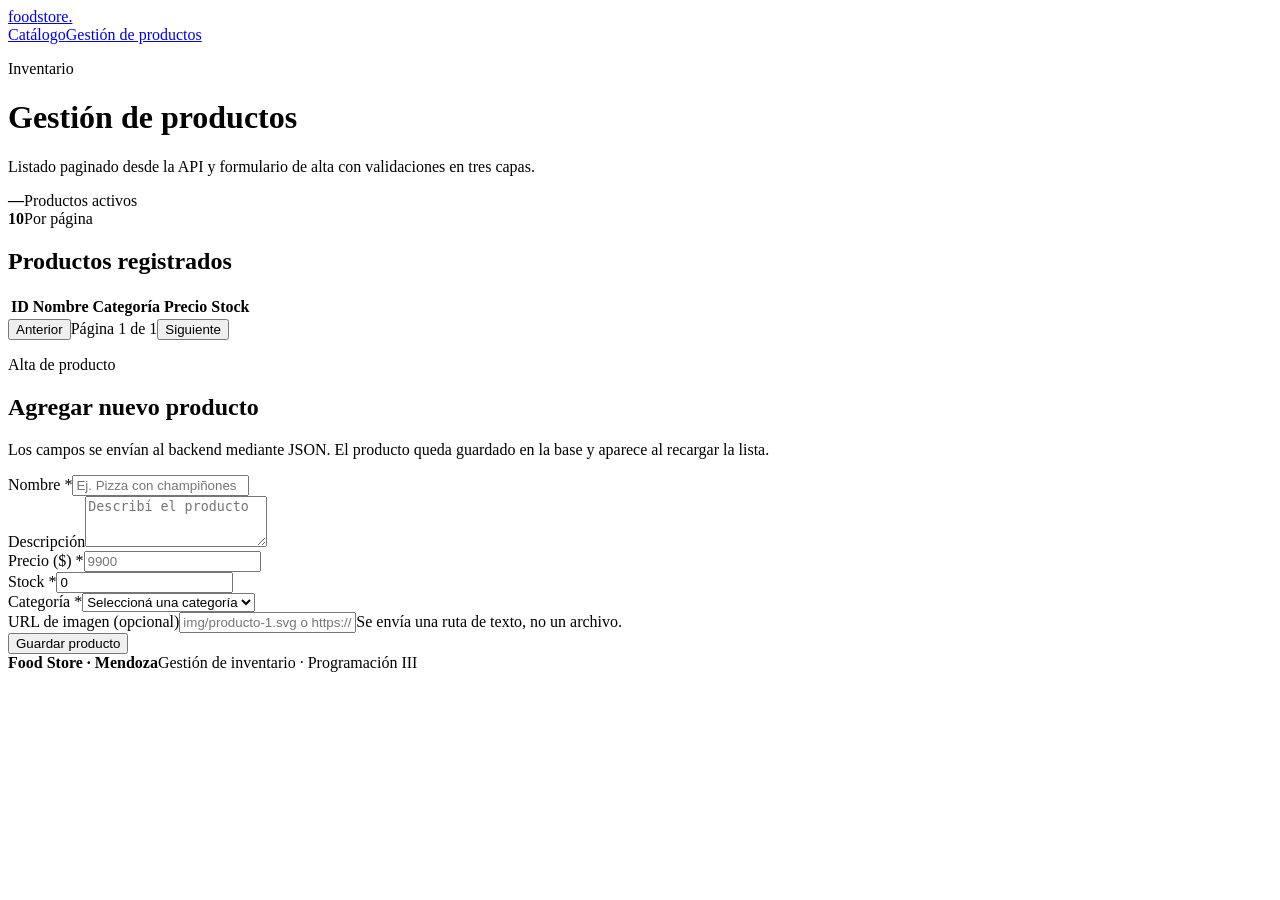
==== web/productos.html @ 2c9b913b "Agregar web/productos.html" ====
<!doctype html><html lang="es"><head><meta charset="utf-8"><meta name="viewport" content="width=device-width,initial-scale=1"><title>Productos · Food Store</title><link rel="stylesheet" href="css/estilos.css"></head><body>
<header class="topbar"><div class="shell"><a class="brand" href="index.html">food<span>store.</span></a><nav class="nav" aria-label="Navegación principal"><a href="index.html">Catálogo</a><a href="productos.html" aria-current="page">Gestión de productos</a></nav></div></header>
<main class="shell page-main"><div class="heading"><div><p class="eyebrow">Inventario</p><h1>Gestión de productos</h1><p>Listado paginado desde la API y formulario de alta con validaciones en tres capas.</p></div></div>
<div class="stats"><div class="stat"><strong id="total-productos">—</strong><span>Productos activos</span></div><div class="stat"><strong>10</strong><span>Por página</span></div></div>
<section class="panel" aria-labelledby="lista-titulo"><h2 id="lista-titulo">Productos registrados</h2><div id="estado-lista" aria-live="polite"></div><div class="table-wrap"><table class="data-table"><thead><tr><th scope="col">ID</th><th scope="col">Nombre</th><th scope="col">Categoría</th><th scope="col">Precio</th><th scope="col">Stock</th></tr></thead><tbody id="filas"></tbody></table></div><div class="pagination"><button type="button" id="anterior" class="btn btn-secondary">Anterior</button><span id="pagina" aria-live="polite">Página 1 de 1</span><button type="button" id="siguiente" class="btn btn-secondary">Siguiente</button></div></section>
<section class="panel" aria-labelledby="nuevo-titulo"><p class="eyebrow">Alta de producto</p><h2 id="nuevo-titulo">Agregar nuevo producto</h2><p>Los campos se envían al backend mediante JSON. El producto queda guardado en la base y aparece al recargar la lista.</p><div id="estado-form" aria-live="polite"></div><form id="form-producto"><div class="form-grid"><div class="wide"><label for="nombre">Nombre *</label><input class="field" id="nombre" name="nombre" type="text" required minlength="3" maxlength="60" placeholder="Ej. Pizza con champiñones"><div class="error-field" id="error-nombre" aria-live="polite"></div></div><div class="wide"><label for="descripcion">Descripción</label><textarea class="field" id="descripcion" name="descripcion" maxlength="200" rows="3" placeholder="Describí el producto"></textarea><div class="error-field" id="error-descripcion" aria-live="polite"></div></div><div><label for="precio">Precio ($) *</label><input class="field" id="precio" name="precio" type="number" required min="0.01" step="0.01" placeholder="9900"><div class="error-field" id="error-precio" aria-live="polite"></div></div><div><label for="stock">Stock *</label><input class="field" id="stock" name="stock" type="number" required min="0" step="1" value="0"><div class="error-field" id="error-stock" aria-live="polite"></div></div><div><label for="categoria_id">Categoría *</label><select class="field" id="categoria_id" name="categoria_id" required><option value="">Seleccioná una categoría</option></select><div class="error-field" id="error-categoria_id" aria-live="polite"></div></div><div><label for="imagen_url">URL de imagen (opcional)</label><input class="field" id="imagen_url" name="imagen_url" type="text" maxlength="255" placeholder="img/producto-1.svg o https://..."><span class="help">Se envía una ruta de texto, no un archivo.</span><div class="error-field" id="error-imagen_url" aria-live="polite"></div></div><div class="wide"><button type="submit" id="guardar" class="btn">Guardar producto</button></div></div></form></section></main>
<footer class="footer"><div class="shell"><strong>Food Store · Mendoza</strong><span>Gestión de inventario · Programación III</span></div></footer><script type="module" src="js/productos.js"></script></body></html>
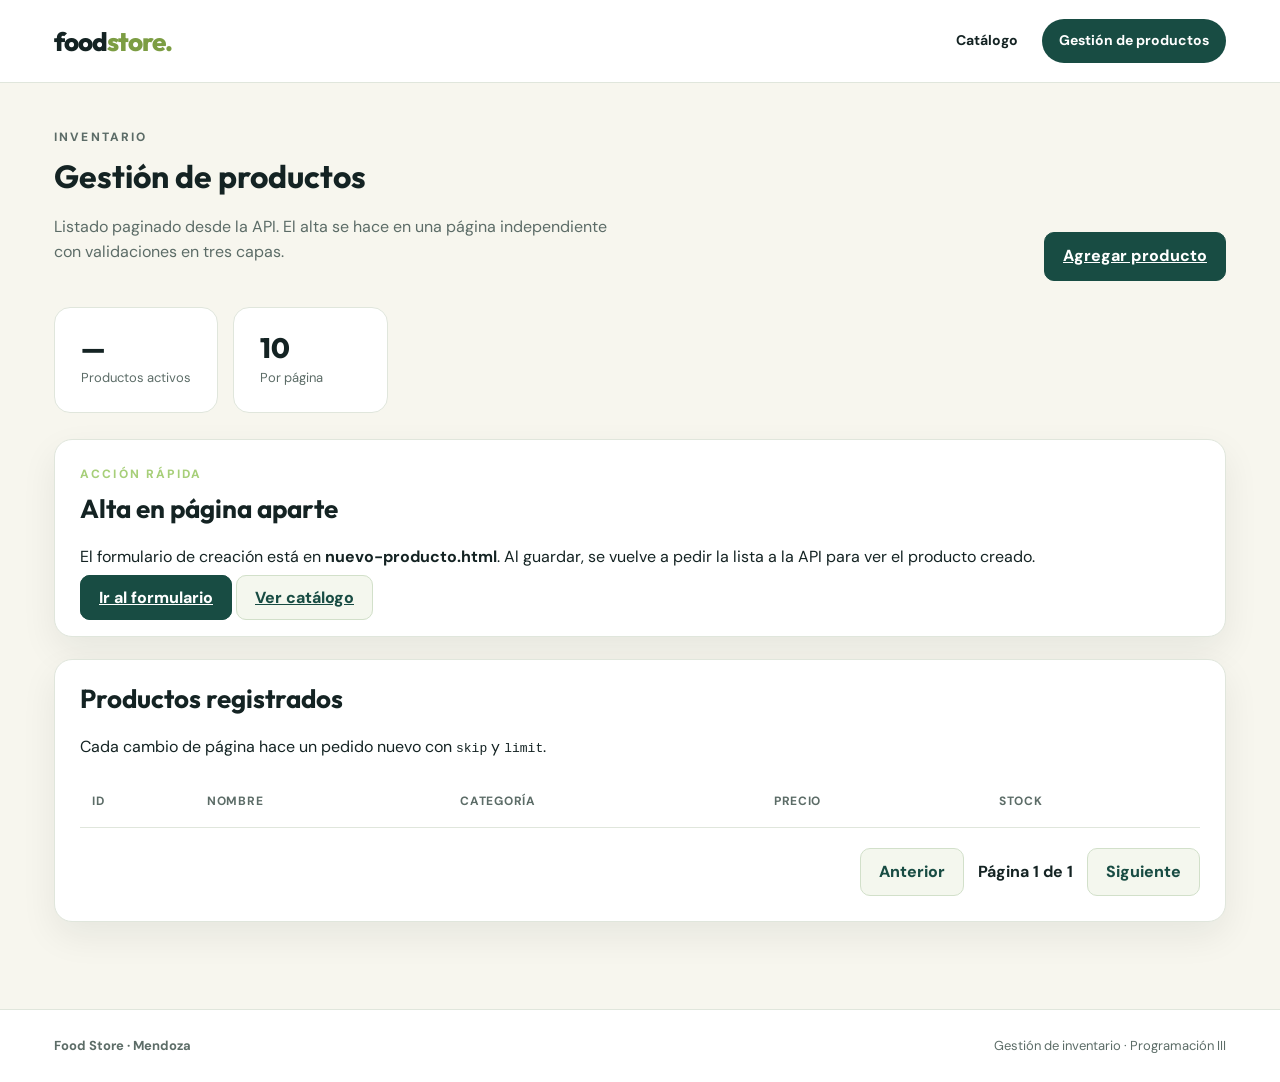
==== commit ae35cd1e: "Separar lista paginada del formulario de alta" ====
--- a/web/productos.html
+++ b/web/productos.html
@@ -1,7 +1,79 @@
-<!doctype html><html lang="es"><head><meta charset="utf-8"><meta name="viewport" content="width=device-width,initial-scale=1"><title>Productos · Food Store</title><link rel="stylesheet" href="css/estilos.css"></head><body>
-<header class="topbar"><div class="shell"><a class="brand" href="index.html">food<span>store.</span></a><nav class="nav" aria-label="Navegación principal"><a href="index.html">Catálogo</a><a href="productos.html" aria-current="page">Gestión de productos</a></nav></div></header>
-<main class="shell page-main"><div class="heading"><div><p class="eyebrow">Inventario</p><h1>Gestión de productos</h1><p>Listado paginado desde la API y formulario de alta con validaciones en tres capas.</p></div></div>
-<div class="stats"><div class="stat"><strong id="total-productos">—</strong><span>Productos activos</span></div><div class="stat"><strong>10</strong><span>Por página</span></div></div>
-<section class="panel" aria-labelledby="lista-titulo"><h2 id="lista-titulo">Productos registrados</h2><div id="estado-lista" aria-live="polite"></div><div class="table-wrap"><table class="data-table"><thead><tr><th scope="col">ID</th><th scope="col">Nombre</th><th scope="col">Categoría</th><th scope="col">Precio</th><th scope="col">Stock</th></tr></thead><tbody id="filas"></tbody></table></div><div class="pagination"><button type="button" id="anterior" class="btn btn-secondary">Anterior</button><span id="pagina" aria-live="polite">Página 1 de 1</span><button type="button" id="siguiente" class="btn btn-secondary">Siguiente</button></div></section>
-<section class="panel" aria-labelledby="nuevo-titulo"><p class="eyebrow">Alta de producto</p><h2 id="nuevo-titulo">Agregar nuevo producto</h2><p>Los campos se envían al backend mediante JSON. El producto queda guardado en la base y aparece al recargar la lista.</p><div id="estado-form" aria-live="polite"></div><form id="form-producto"><div class="form-grid"><div class="wide"><label for="nombre">Nombre *</label><input class="field" id="nombre" name="nombre" type="text" required minlength="3" maxlength="60" placeholder="Ej. Pizza con champiñones"><div class="error-field" id="error-nombre" aria-live="polite"></div></div><div class="wide"><label for="descripcion">Descripción</label><textarea class="field" id="descripcion" name="descripcion" maxlength="200" rows="3" placeholder="Describí el producto"></textarea><div class="error-field" id="error-descripcion" aria-live="polite"></div></div><div><label for="precio">Precio ($) *</label><input class="field" id="precio" name="precio" type="number" required min="0.01" step="0.01" placeholder="9900"><div class="error-field" id="error-precio" aria-live="polite"></div></div><div><label for="stock">Stock *</label><input class="field" id="stock" name="stock" type="number" required min="0" step="1" value="0"><div class="error-field" id="error-stock" aria-live="polite"></div></div><div><label for="categoria_id">Categoría *</label><select class="field" id="categoria_id" name="categoria_id" required><option value="">Seleccioná una categoría</option></select><div class="error-field" id="error-categoria_id" aria-live="polite"></div></div><div><label for="imagen_url">URL de imagen (opcional)</label><input class="field" id="imagen_url" name="imagen_url" type="text" maxlength="255" placeholder="img/producto-1.svg o https://..."><span class="help">Se envía una ruta de texto, no un archivo.</span><div class="error-field" id="error-imagen_url" aria-live="polite"></div></div><div class="wide"><button type="submit" id="guardar" class="btn">Guardar producto</button></div></div></form></section></main>
-<footer class="footer"><div class="shell"><strong>Food Store · Mendoza</strong><span>Gestión de inventario · Programación III</span></div></footer><script type="module" src="js/productos.js"></script></body></html>
+<!doctype html>
+<html lang="es">
+<head>
+  <meta charset="utf-8">
+  <meta name="viewport" content="width=device-width,initial-scale=1">
+  <title>Productos · Food Store</title>
+  <link rel="stylesheet" href="css/estilos.css">
+</head>
+<body>
+<header class="topbar">
+  <div class="shell">
+    <a class="brand" href="index.html">food<span>store.</span></a>
+    <nav class="nav" aria-label="Navegación principal">
+      <a href="index.html">Catálogo</a>
+      <a href="productos.html" aria-current="page">Gestión de productos</a>
+    </nav>
+  </div>
+</header>
+<main class="shell page-main">
+  <div class="heading">
+    <div>
+      <p class="eyebrow">Inventario</p>
+      <h1>Gestión de productos</h1>
+      <p>Listado paginado desde la API. El alta se hace en una página independiente con validaciones en tres capas.</p>
+    </div>
+    <a class="btn" href="nuevo-producto.html">Agregar producto</a>
+  </div>
+  <div class="stats">
+    <div class="stat"><strong id="total-productos">—</strong><span>Productos activos</span></div>
+    <div class="stat"><strong>10</strong><span>Por página</span></div>
+  </div>
+  <section class="panel panel-highlight" aria-labelledby="atajo-titulo">
+    <p class="eyebrow">Acción rápida</p>
+    <h2 id="atajo-titulo">Alta en página aparte</h2>
+    <p>El formulario de creación está en <strong>nuevo-producto.html</strong>. Al guardar, se vuelve a pedir la lista a la API para ver el producto creado.</p>
+    <div class="panel-actions">
+      <a class="btn" href="nuevo-producto.html">Ir al formulario</a>
+      <a class="btn btn-secondary" href="index.html">Ver catálogo</a>
+    </div>
+  </section>
+  <section class="panel" aria-labelledby="lista-titulo">
+    <div class="panel-header">
+      <div>
+        <h2 id="lista-titulo">Productos registrados</h2>
+        <p class="panel-text">Cada cambio de página hace un pedido nuevo con <code>skip</code> y <code>limit</code>.</p>
+      </div>
+    </div>
+    <div id="estado-accion" aria-live="polite"></div>
+    <div id="estado-lista" aria-live="polite"></div>
+    <div class="table-wrap">
+      <table class="data-table">
+        <thead>
+          <tr>
+            <th scope="col">ID</th>
+            <th scope="col">Nombre</th>
+            <th scope="col">Categoría</th>
+            <th scope="col">Precio</th>
+            <th scope="col">Stock</th>
+          </tr>
+        </thead>
+        <tbody id="filas"></tbody>
+      </table>
+    </div>
+    <div class="pagination">
+      <button type="button" id="anterior" class="btn btn-secondary">Anterior</button>
+      <span id="pagina" aria-live="polite">Página 1 de 1</span>
+      <button type="button" id="siguiente" class="btn btn-secondary">Siguiente</button>
+    </div>
+  </section>
+</main>
+<footer class="footer">
+  <div class="shell">
+    <strong>Food Store · Mendoza</strong>
+    <span>Gestión de inventario · Programación III</span>
+  </div>
+</footer>
+<script type="module" src="js/productos.js"></script>
+</body>
+</html>
--- a/web/css/estilos.css
+++ b/web/css/estilos.css
@@ -0,0 +1,5 @@
+@import url('https://fonts.googleapis.com/css2?family=DM+Sans:wght@400;500;600;700;800&family=Outfit:wght@500;600;700;800&display=swap');
+:root{--ink:#142323;--muted:#5c6c67;--green:#184c43;--lime:#d9eea2;--cream:#f7f6ee;--white:#fff;--line:#e0e6dc;--danger:#b63331;--success:#23644e;--radius:18px;--shadow:0 14px 36px rgba(20,35,35,.07)}
+*{box-sizing:border-box}html{scroll-behavior:smooth}body{margin:0;color:var(--ink);background:var(--cream);font-family:'DM Sans',Arial,sans-serif;line-height:1.55}h1,h2,h3,p{margin-top:0}h1,h2,h3{font-family:Outfit,'DM Sans',sans-serif;line-height:1.1}a{color:inherit}button,input,select,textarea{font:inherit}button{cursor:pointer}button:disabled{cursor:not-allowed;opacity:.47}button:focus-visible,a:focus-visible,input:focus-visible,select:focus-visible,textarea:focus-visible{outline:3px solid #96bb58;outline-offset:2px}[hidden]{display:none!important}
+.shell{max-width:1220px;margin:auto;padding:0 24px}.topbar{border-bottom:1px solid var(--line);background:#fff;position:sticky;top:0;z-index:10}.topbar .shell{display:flex;align-items:center;justify-content:space-between;gap:16px;min-height:82px}.brand{font:800 26px Outfit,Arial,sans-serif;text-decoration:none;letter-spacing:-1px}.brand span{color:#7c9d43}.nav{display:flex;flex-wrap:wrap;gap:7px}.nav a{text-decoration:none;font-weight:700;font-size:14px;padding:11px 17px;border-radius:100px}.nav a[aria-current=page],.nav a:hover{background:var(--green);color:white}.hero{background:var(--green);color:white;position:relative;overflow:hidden}.hero:after{content:'';position:absolute;right:-100px;bottom:-190px;width:500px;height:500px;border:90px solid #4c8271;border-radius:50%;opacity:.33}.hero .shell{min-height:355px;padding-top:70px;padding-bottom:65px;position:relative;z-index:1}.eyebrow{font-size:12px;letter-spacing:.18em;font-weight:800;text-transform:uppercase;color:#a7cf79}.hero h1{font-size:clamp(38px,5.8vw,72px);max-width:770px;letter-spacing:-.045em;margin:12px 0 22px}.hero p{max-width:620px;color:#dfebe6;font-size:17px}.hero .pill{display:inline-block;background:#d9eea2;color:#244438;border-radius:100px;padding:7px 13px;font-size:12px;font-weight:800}.heading{display:flex;justify-content:space-between;align-items:end;flex-wrap:wrap;gap:12px;margin:45px 0 22px}.heading h2{font-size:clamp(30px,4vw,42px);margin:8px 0}.heading p{color:var(--muted);max-width:580px}.controls{background:#fff;border:1px solid var(--line);border-radius:var(--radius);padding:17px;margin:24px 0;box-shadow:var(--shadow)}.filters{display:flex;gap:10px;align-items:center;flex-wrap:wrap}.filter{padding:10px 18px;border:1px solid var(--line);border-radius:100px;background:#f7f8f5;color:var(--green);font-weight:700;font-size:13px}.filter.active,.filter:hover{background:var(--green);color:#fff}.search-row{display:flex;gap:10px;align-items:center;flex-wrap:wrap}.field{background:#fff;border:1px solid #d5ded4;border-radius:11px;padding:12px 14px;width:100%;min-height:47px;color:var(--ink)}.search-row .field{max-width:360px}.btn{background:var(--green);color:#fff;border:1px solid var(--green);border-radius:10px;padding:11px 18px;font-weight:800;min-height:46px}.btn:hover:not(:disabled){background:#276f5f}.btn-secondary{background:#f4f7ee;color:var(--green);border-color:#d2e0ca}.btn-secondary:hover:not(:disabled){background:#e3efce}.notice{padding:15px 17px;background:#e6f5e9;border:1px solid #b8d4be;color:var(--success);border-radius:12px;margin:15px 0;font-weight:600}.notice.error{background:#fce9e8;border-color:#efb5b3;color:var(--danger)}.notice.info{background:#eff4ec;border-color:#d8e2d2;color:#53665d}.notice button{margin-left:16px}.grid-products{display:grid;grid-template-columns:repeat(4,minmax(0,1fr));gap:18px;margin-bottom:65px}.product{background:#fff;border:1px solid var(--line);border-radius:18px;overflow:hidden;box-shadow:var(--shadow);display:flex;flex-direction:column;min-width:0}.product .media{height:195px;background:#e8f0e4;display:grid;place-items:center}.product .media img{display:block;width:100%;height:100%;object-fit:cover}.product .body{padding:20px;display:flex;flex-direction:column;flex:1}.tag{color:#47745f;font-size:11px;text-transform:uppercase;letter-spacing:.12em;font-weight:800}.product h3{font-size:22px;margin:7px 0 10px}.product .desc{color:var(--muted);font-size:13px;flex:1}.price-line{display:flex;align-items:center;justify-content:space-between;gap:6px;margin-top:14px}.price{font-size:22px;font-weight:800}.stock{font-size:12px;border-radius:100px;padding:5px 9px;background:#e9f4e4;color:#386543}.stock.empty{background:#fde8e8;color:#aa3e3e}.no-image{display:grid;place-items:center;color:#678076;background:#eef2eb;font-weight:700;font-size:13px;width:100%;height:100%}.page-main{padding-bottom:65px}.stats{display:flex;gap:15px;flex-wrap:wrap;margin:26px 0}.stat{background:#fff;border:1px solid var(--line);padding:22px 26px;border-radius:16px;min-width:155px}.stat strong{display:block;font:800 28px Outfit,Arial}.stat span{color:var(--muted);font-size:13px}.panel{background:#fff;border:1px solid var(--line);padding:25px;border-radius:18px;box-shadow:var(--shadow);margin-bottom:22px}.panel h2{font-size:26px}.table-wrap{overflow-x:auto}.data-table{width:100%;border-collapse:collapse;text-align:left;min-width:670px}.data-table th,.data-table td{padding:16px 12px;border-bottom:1px solid var(--line);font-size:14px}.data-table th{font-size:12px;letter-spacing:.06em;color:var(--muted);text-transform:uppercase}.data-table td:first-child{font-weight:700;color:var(--green)}.pagination{display:flex;gap:14px;align-items:center;justify-content:flex-end;padding-top:20px}.pagination span{font-weight:700}.form-grid{display:grid;grid-template-columns:repeat(2,minmax(0,1fr));gap:19px}.form-grid label{display:block;font-weight:700;font-size:13px;margin-bottom:7px}.form-grid .wide{grid-column:1 / -1}.help{display:block;color:var(--muted);font-size:12px;margin-top:5px}.error-field{color:var(--danger);font-size:12px;font-weight:700;margin-top:5px;min-height:16px}.field[aria-invalid=true]{border-color:var(--danger);background:#fffafa}.footer{border-top:1px solid var(--line);background:#fff;padding:26px 0;color:var(--muted);font-size:13px}.footer .shell{display:flex;justify-content:space-between;gap:14px;flex-wrap:wrap}
+@media(max-width:970px){.grid-products{grid-template-columns:repeat(3,1fr)}}@media(max-width:730px){.grid-products{grid-template-columns:repeat(2,1fr)}.hero .shell{min-height:300px;padding-top:55px;padding-bottom:45px}.topbar .shell{padding-top:12px;padding-bottom:12px}.form-grid{grid-template-columns:1fr}}@media(max-width:490px){.grid-products{grid-template-columns:1fr}.shell{padding:0 16px}.hero h1{font-size:39px}.filters{gap:7px}.filter{padding:9px 12px}.panel{padding:16px}.search-row .field{max-width:100%}.heading{margin:29px 0 15px}}
